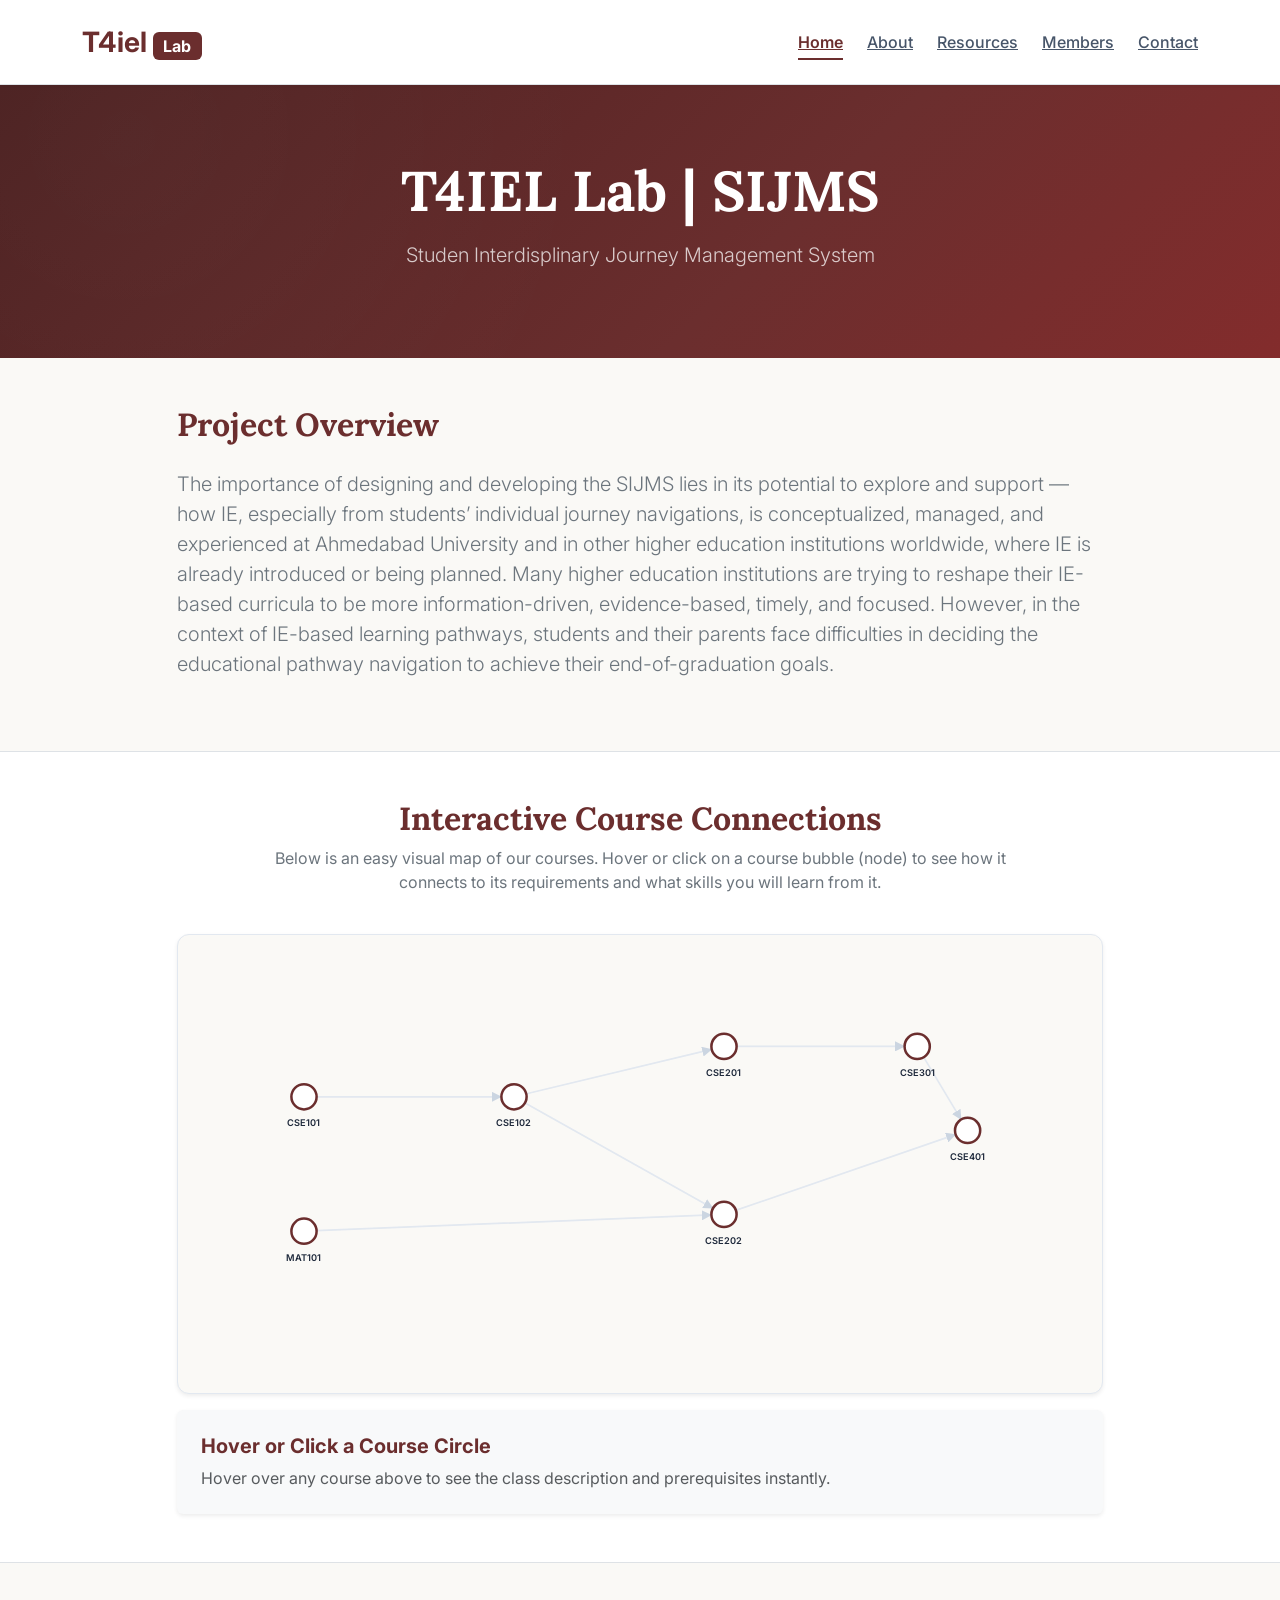
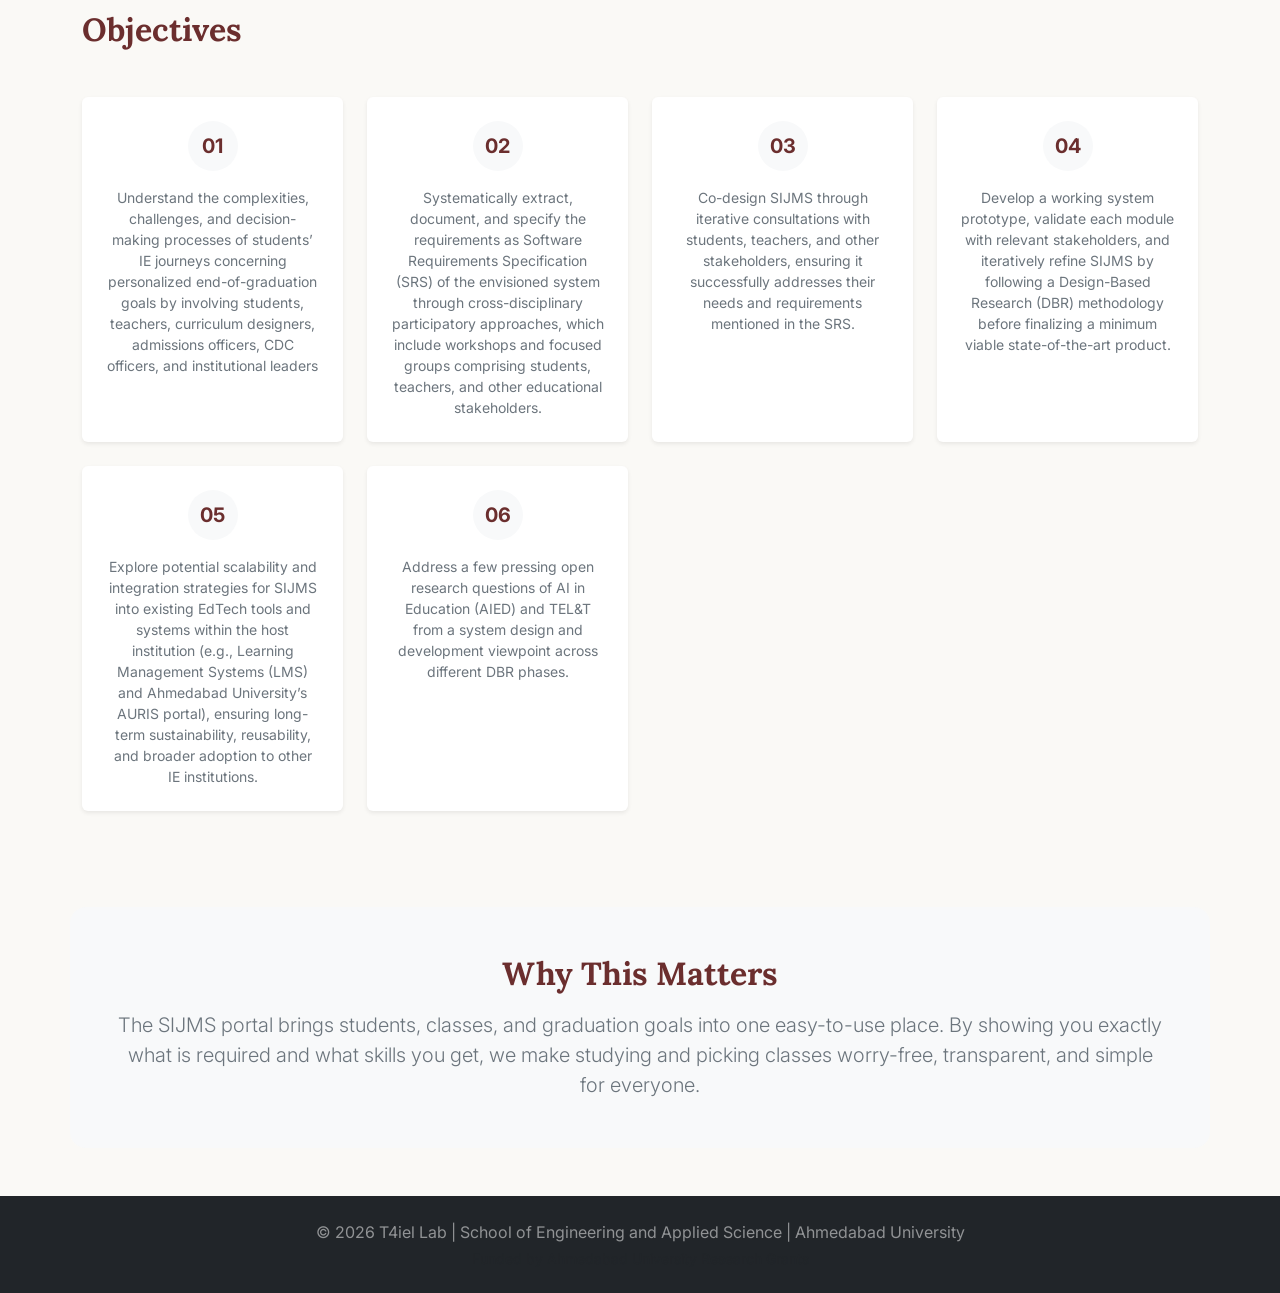
==== index.html @ 49ba5f13 "first" ====
<!DOCTYPE html>
<html lang="en">

<head>
    <meta charset="UTF-8">
    <meta name="viewport" content="width=device-width, initial-scale=1.0">
    <title>T4iel Lab | Simple Student Study Planner (SIJMS)</title>
    <!-- Bootstrap 5 CSS -->
    <link href="https://cdn.jsdelivr.net/npm/bootstrap@5.3.3/dist/css/bootstrap.min.css" rel="stylesheet">
    <link rel="stylesheet" href="css/style.css">
    <script src="js/script.js" defer></script>
</head>

<body>
    <!-- Shared Navigation Bar Placeholder -->
    <div id="navbar-placeholder"></div>

    <main>
        <!-- Welcome Hero Section -->
        <section class="hero-gradient text-white text-center py-5">
            <div class="container py-4">
                <h1 class="display-4 fw-bold mb-3">T4IEL Lab | SIJMS</h1>
                <p class="lead opacity-75 max-width-700 mx-auto">Studen Interdisplinary Journey Management System</p>
            </div>
        </section>

        <!-- Project Summary Section -->
        <section class="container py-5">
            <div class="row justify-content-center">
                <div class="col-lg-10">
                    <h2 class="text-maroon fw-bold mb-4">Project Overview</h2>
                    <p class="lead text-secondary mb-4">
                        The importance of designing and developing the SIJMS lies in its potential to explore and
                        support — how IE, especially
                        from students’ individual journey navigations, is conceptualized, managed, and experienced at
                        Ahmedabad University and
                        in other higher education institutions worldwide, where IE is already introduced or being
                        planned. Many higher education
                        institutions are trying to reshape their IE-based curricula to be more information-driven,
                        evidence-based, timely, and
                        focused. However, in the context of IE-based learning pathways, students and their parents face
                        difficulties in deciding
                        the educational pathway navigation to achieve their end-of-graduation goals.
                    </p>

                    <!-- Simple Core Objective Box -->
                    <!-- <div class="objective-box p-4 my-4 shadow-sm rounded-end bg-white">
                        <h4 class="text-maroon fw-bold text-uppercase fs-7 mb-2">Our Goal</h4>
                        <li>
                            <p class="fst-italic text-dark mb-0">
                                OBJ1: Understand the complexities, challenges, and decision-making processes of
                                students’ IE journeys concerning
                                personalized end-of-graduation goals by involving students, teachers, curriculum
                                designers, admissions officers, CDC
                                officers, and institutional leaders
                            </p>
                        </li>
                    </div> -->
                </div>
            </div>
        </section>

        <!-- Interactive SVG Course Map -->
        <section class="bg-white border-top border-bottom py-5">
            <div class="container">
                <div class="row justify-content-center text-center mb-4">
                    <div class="col-lg-8">
                        <h2 class="text-maroon fw-bold mb-2">Interactive Course Connections</h2>
                        <p class="text-secondary">
                            Below is an easy visual map of our courses. Hover or click on a course bubble (node) to see
                            how it connects
                            to its requirements and what skills you will learn from it.
                        </p>
                    </div>
                </div>

                <div class="row justify-content-center">
                    <div class="col-lg-10">
                        <!-- SVG Graphic container -->
                        <div class="interactive-graph-viewport shadow-sm mb-3">
                            <svg id="curriculum-network-graph"></svg>
                        </div>

                        <!-- Sidebar/Detail Card -->
                        <div class="card border-0 shadow-sm p-4 bg-light" id="graph-details-panel">
                            <h5 class="text-maroon fw-bold mb-2" id="panel-course-title">Hover or Click a Course Circle
                            </h5>
                            <p class="text-muted mb-0" id="panel-course-desc">Hover over any course above to see the
                                class description and prerequisites instantly.</p>
                            <div class="d-flex gap-4 mt-3 pt-2 border-top border-secondary-subtle"
                                id="panel-course-meta" style="display: none !important;">
                                <span class="small text-secondary">Credits: <strong class="text-dark"
                                        id="panel-course-credits">-</strong></span>
                                <span class="small text-secondary">Skills Gained: <strong class="text-dark"
                                        id="panel-course-skills">-</strong></span>
                            </div>
                        </div>
                    </div>
                </div>
            </div>
        </section>

        <!-- 4 Main How-We-Help Pillars -->
        <section class="container py-5">
            <h2 class="text-maroon fw-bold mb-4">Objectives</h2>

            <div class="row row-cols-1 row-cols-md-2 row-cols-lg-4 g-4 mt-2">
                <div class="col">
                    <div class="card h-100 border-0 shadow-sm p-4 text-center">
                        <div class="rounded-circle bg-light d-flex align-items-center justify-content-center mx-auto mb-3"
                            style="width: 50px; height: 50px;">
                            <span class="text-maroon fw-bold fs-5">01</span>
                        </div>
                        <p class="small text-secondary mb-0">Understand the complexities, challenges, and
                            decision-making processes of
                            students’ IE journeys concerning
                            personalized end-of-graduation goals by involving students, teachers, curriculum
                            designers, admissions officers, CDC
                            officers, and institutional leaders</p>
                    </div>
                </div>

                <div class="col">
                    <div class="card h-100 border-0 shadow-sm p-4 text-center">
                        <div class="rounded-circle bg-light d-flex align-items-center justify-content-center mx-auto mb-3"
                            style="width: 50px; height: 50px;">
                            <span class="text-maroon fw-bold fs-5">02</span>
                        </div>
                        <!-- <h4 class="h5 fw-bold mb-2">Skill Checks</h4> -->
                        <p class="small text-secondary mb-0">Systematically extract, document, and specify the
                            requirements as Software
                            Requirements
                            Specification (SRS) of the envisioned system through cross-disciplinary participatory
                            approaches,
                            which include workshops and focused groups comprising students, teachers, and other
                            educational
                            stakeholders.</p>
                    </div>
                </div>

                <div class="col">
                    <div class="card h-100 border-0 shadow-sm p-4 text-center">
                        <div class="rounded-circle bg-light d-flex align-items-center justify-content-center mx-auto mb-3"
                            style="width: 50px; height: 50px;">
                            <span class="text-maroon fw-bold fs-5">03</span>
                        </div>
                        <!-- <h4 class="h5 fw-bold mb-2">Study Pathways</h4> -->
                        <p class="small text-secondary mb-0">Co-design SIJMS through iterative consultations with
                            students, teachers, and
                            other stakeholders, ensuring it
                            successfully addresses their needs and requirements mentioned in the SRS.</p>
                    </div>
                </div>

                <div class="col">
                    <div class="card h-100 border-0 shadow-sm p-4 text-center">
                        <div class="rounded-circle bg-light d-flex align-items-center justify-content-center mx-auto mb-3"
                            style="width: 50px; height: 50px;">
                            <span class="text-maroon fw-bold fs-5">04</span>
                        </div>
                        <!-- <h4 class="h5 fw-bold mb-2">Advisor Tools</h4> -->
                        <p class="small text-secondary mb-0">Develop a working system prototype, validate each module
                            with relevant
                            stakeholders,
                            and
                            iteratively refine SIJMS by following a Design-Based Research (DBR) methodology before
                            finalizing a minimum viable state-of-the-art product.</p>
                    </div>
                </div>
                <div class="col">
                    <div class="card h-100 border-0 shadow-sm p-4 text-center">
                        <div class="rounded-circle bg-light d-flex align-items-center justify-content-center mx-auto mb-3"
                            style="width: 50px; height: 50px;">
                            <span class="text-maroon fw-bold fs-5">05</span>
                        </div>
                        <!-- <h4 class="h5 fw-bold mb-2">Advisor Tools</h4> -->
                        <p class="small text-secondary mb-0">Explore potential scalability and integration strategies
                            for SIJMS into existing
                            EdTech
                            tools and systems within
                            the host institution (e.g., Learning Management Systems (LMS) and Ahmedabad University’s
                            AURIS portal), ensuring
                            long-term sustainability, reusability, and broader adoption to other IE institutions.
                        </p>
                    </div>
                </div>
                <div class="col">
                    <div class="card h-100 border-0 shadow-sm p-4 text-center">
                        <div class="rounded-circle bg-light d-flex align-items-center justify-content-center mx-auto mb-3"
                            style="width: 50px; height: 50px;">
                            <span class="text-maroon fw-bold fs-5">06</span>
                        </div>
                        <!-- <h4 class="h5 fw-bold mb-2">Advisor Tools</h4> -->
                        <p class="small text-secondary mb-0">Address a few pressing open research questions of AI in
                            Education (AIED) and TEL&T
                            from a system design and
                            development viewpoint across different DBR phases.
                        </p>
                    </div>
                </div>
            </div>
        </section>

        <!-- Impact Section -->
        <section class="container py-5 text-center bg-light rounded-4 my-5 p-5">
            <h2 class="text-maroon fw-bold mb-3 d-inline-block">Why This Matters</h2>
            <p class="lead text-secondary max-width-800 mx-auto mb-0">
                The SIJMS portal brings students, classes, and graduation goals into one easy-to-use place.
                By showing you exactly what is required and what skills you get, we make studying and picking classes
                worry-free, transparent, and simple for everyone.
            </p>
        </section>
    </main>

    <!-- Shared Footer Placeholder -->
    <div id="footer-placeholder"></div>
</body>

</html>
---- css/style.css ----
/* T4iel Lab Portal - Custom Brand Overrides (Integrated with Bootstrap 5) */
@import url('https://fonts.googleapis.com/css2?family=Inter:wght@300;400;500;600;700&family=Lora:ital,wght@0,400;0,500;0,600;0,700;1,400&display=swap');

:root {
    --primary: #6B2E2E;         /* Institutional Maroon */
    --primary-light: #8E3E3E;
    --primary-dark: #4A1F1F;
    --primary-rgb: 107, 46, 46;
    --font-heading: 'Lora', Georgia, serif;
    --font-body: 'Inter', system-ui, sans-serif;
}

body {
    font-family: var(--font-body);
    background-color: #FAF9F6;  /* Premium soft academic background */
    color: #1E293B;             /* Deep slate charcoal text */
}

/* Typography Overrides */
h1, h2, h3, .font-serif {
    font-family: var(--font-heading);
}

.text-maroon {
    color: var(--primary) !important;
}

.bg-maroon {
    background-color: var(--primary) !important;
}

.btn-maroon {
    background-color: var(--primary);
    color: white;
    font-weight: 600;
    transition: all 0.2s ease;
}
.btn-maroon:hover {
    background-color: var(--primary-light);
    color: white;
}

/* Custom Navigation Link Underlines */
.nav-link-custom {
    color: #475569;
    font-weight: 500;
    position: relative;
    padding: 6px 0;
    transition: all 0.2s ease;
}
.nav-link-custom:hover {
    color: var(--primary);
}
.nav-link-custom::after {
    content: '';
    position: absolute;
    bottom: -2px;
    left: 0;
    width: 0;
    height: 2px;
    background-color: var(--primary);
    transition: all 0.2s ease;
}
.nav-link-custom:hover::after,
.nav-link-custom.active::after {
    width: 100%;
}
.nav-link-custom.active {
    color: var(--primary) !important;
    font-weight: 600;
}

/* Hero Section Gradient */
.hero-gradient {
    background: linear-gradient(135deg, var(--primary-dark) 0%, var(--primary) 60%, #832C2C 100%);
    position: relative;
    overflow: hidden;
}
.hero-gradient::before {
    content: '';
    position: absolute;
    top: 0; left: 0; right: 0; bottom: 0;
    background: radial-gradient(circle at 10% 20%, rgba(255,255,255,0.03) 0%, transparent 40%);
    pointer-events: none;
}

/* Objective Block (Academic Style) */
.objective-box {
    border-left: 4px solid var(--primary);
    background: white;
}

/* Dynamic Interactive SVG Graph */
.interactive-graph-viewport {
    background: #FAF9F6;
    border: 1px solid #E2E8F0;
    border-radius: 12px;
    width: 100%;
    height: 460px;
    box-shadow: inset 0 2px 4px rgba(0,0,0,0.02);
    overflow: hidden;
}
.interactive-graph-viewport svg {
    width: 100%;
    height: 100%;
}

/* Interactive SVG Node & Edge Styling */
.node-circle {
    fill: white;
    stroke: var(--primary);
    stroke-width: 3px;
    cursor: pointer;
    transition: all 0.2s ease;
}
.node-group:hover .node-circle {
    fill: rgba(var(--primary-rgb), 0.12);
    stroke-width: 4px;
}
.node-group.active .node-circle {
    fill: var(--primary);
    stroke: var(--primary);
}
.node-label {
    font-family: var(--font-body);
    font-size: 11px;
    font-weight: 600;
    fill: #1E293B;
    pointer-events: none;
}
.edge-line {
    stroke: #E2E8F0;
    stroke-width: 2px;
    stroke-linecap: round;
    transition: all 0.2s ease;
}
.edge-line.active {
    stroke: var(--primary);
    stroke-width: 3px;
}

/* Member Avatars */
.member-avatar {
    width: 55px;
    height: 55px;
    border-radius: 50%;
    background: linear-gradient(135deg, var(--primary), var(--primary-light));
    color: white;
    font-family: var(--font-heading);
    font-size: 1.3rem;
    font-weight: 600;
    display: flex;
    align-items: center;
    justify-content: center;
    box-shadow: 0 4px 8px rgba(var(--primary-rgb), 0.15);
}
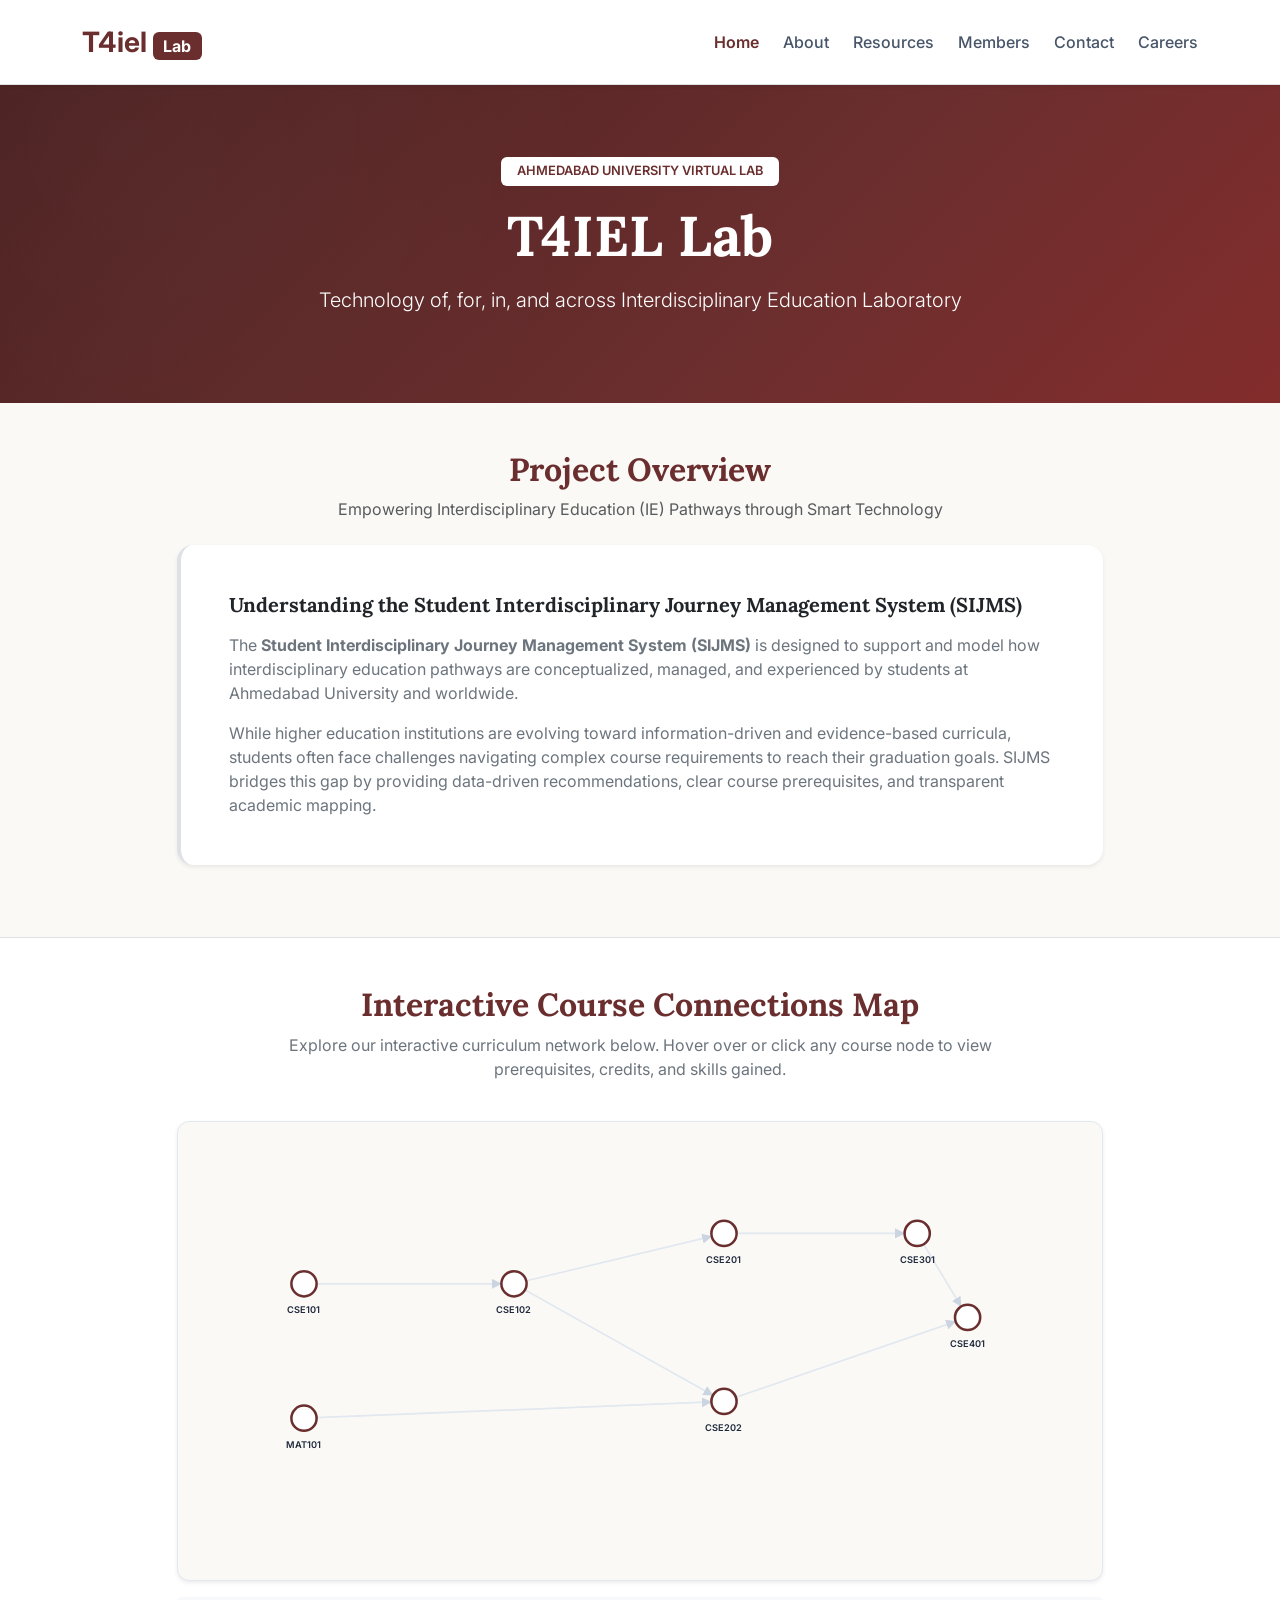
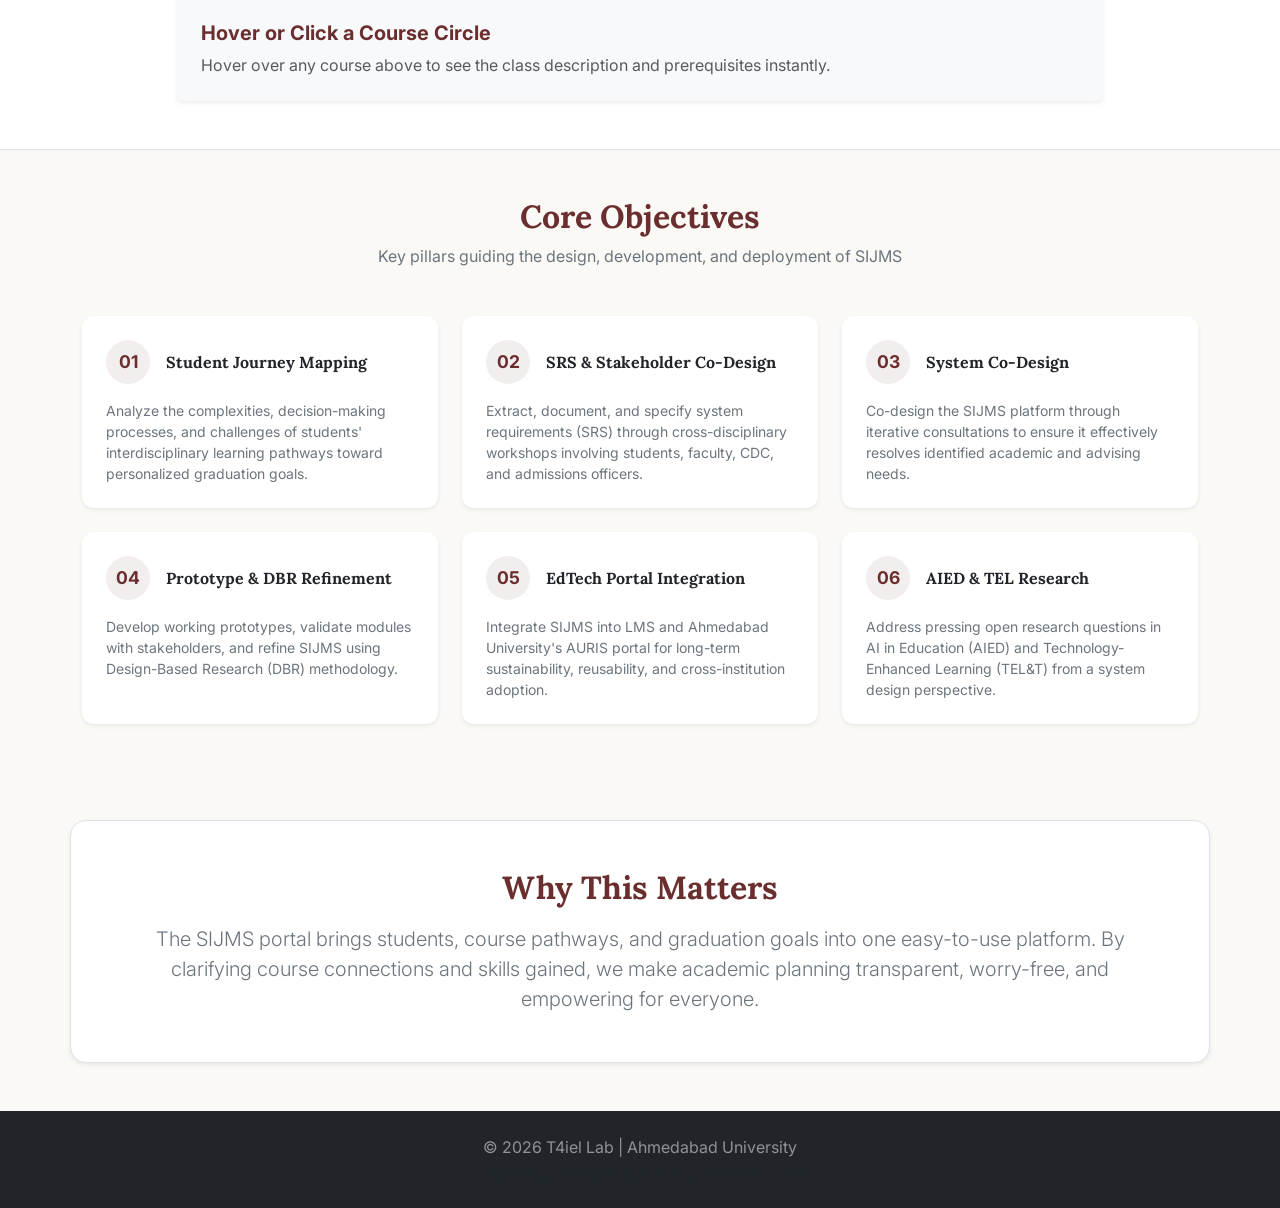
==== commit 84fde20a: "changes" ====
--- a/index.html
+++ b/index.html
@@ -4,11 +4,12 @@
 <head>
     <meta charset="UTF-8">
     <meta name="viewport" content="width=device-width, initial-scale=1.0">
-    <title>T4iel Lab | Simple Student Study Planner (SIJMS)</title>
+    <title>T4iel Lab | Ahmedabad University</title>
     <!-- Bootstrap 5 CSS -->
     <link href="https://cdn.jsdelivr.net/npm/bootstrap@5.3.3/dist/css/bootstrap.min.css" rel="stylesheet">
     <link rel="stylesheet" href="css/style.css">
     <script src="js/script.js" defer></script>
+    <script src="js/course-graph.js" defer></script>
 </head>
 
 <body>
@@ -19,43 +20,32 @@
         <!-- Welcome Hero Section -->
         <section class="hero-gradient text-white text-center py-5">
             <div class="container py-4">
-                <h1 class="display-4 fw-bold mb-3">T4IEL Lab | SIJMS</h1>
-                <p class="lead opacity-75 max-width-700 mx-auto">Studen Interdisplinary Journey Management System</p>
+                <span class="badge bg-white text-maroon px-3 py-2 fs-7 text-uppercase fw-semibold mb-3">Ahmedabad University Virtual Lab</span>
+                <h1 class="display-4 fw-bold mb-3">T4IEL Lab</h1>
+                <p class="lead opacity-90 max-width-700 mx-auto">
+                    Technology of, for, in, and across Interdisciplinary Education Laboratory
+                </p>
             </div>
         </section>
 
-        <!-- Project Summary Section -->
+        <!-- Project Overview Section -->
         <section class="container py-5">
             <div class="row justify-content-center">
                 <div class="col-lg-10">
-                    <h2 class="text-maroon fw-bold mb-4">Project Overview</h2>
-                    <p class="lead text-secondary mb-4">
-                        The importance of designing and developing the SIJMS lies in its potential to explore and
-                        support — how IE, especially
-                        from students’ individual journey navigations, is conceptualized, managed, and experienced at
-                        Ahmedabad University and
-                        in other higher education institutions worldwide, where IE is already introduced or being
-                        planned. Many higher education
-                        institutions are trying to reshape their IE-based curricula to be more information-driven,
-                        evidence-based, timely, and
-                        focused. However, in the context of IE-based learning pathways, students and their parents face
-                        difficulties in deciding
-                        the educational pathway navigation to achieve their end-of-graduation goals.
-                    </p>
+                    <div class="text-center mb-4">
+                        <h2 class="text-maroon fw-bold mb-2">Project Overview</h2>
+                        <p class="text-muted">Empowering Interdisciplinary Education (IE) Pathways through Smart Technology</p>
+                    </div>
 
-                    <!-- Simple Core Objective Box -->
-                    <!-- <div class="objective-box p-4 my-4 shadow-sm rounded-end bg-white">
-                        <h4 class="text-maroon fw-bold text-uppercase fs-7 mb-2">Our Goal</h4>
-                        <li>
-                            <p class="fst-italic text-dark mb-0">
-                                OBJ1: Understand the complexities, challenges, and decision-making processes of
-                                students’ IE journeys concerning
-                                personalized end-of-graduation goals by involving students, teachers, curriculum
-                                designers, admissions officers, CDC
-                                officers, and institutional leaders
-                            </p>
-                        </li>
-                    </div> -->
+                    <div class="card border-0 shadow-sm p-4 p-md-5 bg-white rounded-4 border-start border-4 border-maroon mb-4">
+                        <h3 class="h5 text-dark fw-bold mb-3">Understanding the Student Interdisciplinary Journey Management System (SIJMS)</h3>
+                        <p class="text-secondary leading-relaxed mb-3">
+                            The <strong>Student Interdisciplinary Journey Management System (SIJMS)</strong> is designed to support and model how interdisciplinary education pathways are conceptualized, managed, and experienced by students at Ahmedabad University and worldwide.
+                        </p>
+                        <p class="text-secondary leading-relaxed mb-0">
+                            While higher education institutions are evolving toward information-driven and evidence-based curricula, students often face challenges navigating complex course requirements to reach their graduation goals. SIJMS bridges this gap by providing data-driven recommendations, clear course prerequisites, and transparent academic mapping.
+                        </p>
+                    </div>
                 </div>
             </div>
         </section>
@@ -65,11 +55,9 @@
             <div class="container">
                 <div class="row justify-content-center text-center mb-4">
                     <div class="col-lg-8">
-                        <h2 class="text-maroon fw-bold mb-2">Interactive Course Connections</h2>
+                        <h2 class="text-maroon fw-bold mb-2">Interactive Course Connections Map</h2>
                         <p class="text-secondary">
-                            Below is an easy visual map of our courses. Hover or click on a course bubble (node) to see
-                            how it connects
-                            to its requirements and what skills you will learn from it.
+                            Explore our interactive curriculum network below. Hover over or click any course node to view prerequisites, credits, and skills gained.
                         </p>
                     </div>
                 </div>
@@ -83,10 +71,8 @@
 
                         <!-- Sidebar/Detail Card -->
                         <div class="card border-0 shadow-sm p-4 bg-light" id="graph-details-panel">
-                            <h5 class="text-maroon fw-bold mb-2" id="panel-course-title">Hover or Click a Course Circle
-                            </h5>
-                            <p class="text-muted mb-0" id="panel-course-desc">Hover over any course above to see the
-                                class description and prerequisites instantly.</p>
+                            <h5 class="text-maroon fw-bold mb-2" id="panel-course-title">Hover or Click a Course Circle</h5>
+                            <p class="text-muted mb-0" id="panel-course-desc">Hover over any course above to see the class description and prerequisites instantly.</p>
                             <div class="d-flex gap-4 mt-3 pt-2 border-top border-secondary-subtle"
                                 id="panel-course-meta" style="display: none !important;">
                                 <span class="small text-secondary">Credits: <strong class="text-dark"
@@ -100,101 +86,82 @@
             </div>
         </section>
 
-        <!-- 4 Main How-We-Help Pillars -->
+        <!-- Core Objectives Grid -->
         <section class="container py-5">
-            <h2 class="text-maroon fw-bold mb-4">Objectives</h2>
+            <div class="text-center mb-5">
+                <h2 class="text-maroon fw-bold mb-2">Core Objectives</h2>
+                <p class="text-secondary">Key pillars guiding the design, development, and deployment of SIJMS</p>
+            </div>
 
-            <div class="row row-cols-1 row-cols-md-2 row-cols-lg-4 g-4 mt-2">
+            <div class="row row-cols-1 row-cols-md-2 row-cols-lg-3 g-4">
                 <div class="col">
-                    <div class="card h-100 border-0 shadow-sm p-4 text-center">
-                        <div class="rounded-circle bg-light d-flex align-items-center justify-content-center mx-auto mb-3"
-                            style="width: 50px; height: 50px;">
-                            <span class="text-maroon fw-bold fs-5">01</span>
+                    <div class="card h-100 border-0 shadow-sm p-4 objective-card">
+                        <div class="d-flex align-items-center gap-3 mb-3">
+                            <div class="badge-number">01</div>
+                            <h3 class="h6 fw-bold mb-0 text-dark">Student Journey Mapping</h3>
                         </div>
-                        <p class="small text-secondary mb-0">Understand the complexities, challenges, and
-                            decision-making processes of
-                            students’ IE journeys concerning
-                            personalized end-of-graduation goals by involving students, teachers, curriculum
-                            designers, admissions officers, CDC
-                            officers, and institutional leaders</p>
+                        <p class="small text-secondary mb-0">
+                            Analyze the complexities, decision-making processes, and challenges of students' interdisciplinary learning pathways toward personalized graduation goals.
+                        </p>
                     </div>
                 </div>
 
                 <div class="col">
-                    <div class="card h-100 border-0 shadow-sm p-4 text-center">
-                        <div class="rounded-circle bg-light d-flex align-items-center justify-content-center mx-auto mb-3"
-                            style="width: 50px; height: 50px;">
-                            <span class="text-maroon fw-bold fs-5">02</span>
+                    <div class="card h-100 border-0 shadow-sm p-4 objective-card">
+                        <div class="d-flex align-items-center gap-3 mb-3">
+                            <div class="badge-number">02</div>
+                            <h3 class="h6 fw-bold mb-0 text-dark">SRS & Stakeholder Co-Design</h3>
                         </div>
-                        <!-- <h4 class="h5 fw-bold mb-2">Skill Checks</h4> -->
-                        <p class="small text-secondary mb-0">Systematically extract, document, and specify the
-                            requirements as Software
-                            Requirements
-                            Specification (SRS) of the envisioned system through cross-disciplinary participatory
-                            approaches,
-                            which include workshops and focused groups comprising students, teachers, and other
-                            educational
-                            stakeholders.</p>
+                        <p class="small text-secondary mb-0">
+                            Extract, document, and specify system requirements (SRS) through cross-disciplinary workshops involving students, faculty, CDC, and admissions officers.
+                        </p>
                     </div>
                 </div>
 
                 <div class="col">
-                    <div class="card h-100 border-0 shadow-sm p-4 text-center">
-                        <div class="rounded-circle bg-light d-flex align-items-center justify-content-center mx-auto mb-3"
-                            style="width: 50px; height: 50px;">
-                            <span class="text-maroon fw-bold fs-5">03</span>
+                    <div class="card h-100 border-0 shadow-sm p-4 objective-card">
+                        <div class="d-flex align-items-center gap-3 mb-3">
+                            <div class="badge-number">03</div>
+                            <h3 class="h6 fw-bold mb-0 text-dark">System Co-Design</h3>
                         </div>
-                        <!-- <h4 class="h5 fw-bold mb-2">Study Pathways</h4> -->
-                        <p class="small text-secondary mb-0">Co-design SIJMS through iterative consultations with
-                            students, teachers, and
-                            other stakeholders, ensuring it
-                            successfully addresses their needs and requirements mentioned in the SRS.</p>
+                        <p class="small text-secondary mb-0">
+                            Co-design the SIJMS platform through iterative consultations to ensure it effectively resolves identified academic and advising needs.
+                        </p>
                     </div>
                 </div>
 
                 <div class="col">
-                    <div class="card h-100 border-0 shadow-sm p-4 text-center">
-                        <div class="rounded-circle bg-light d-flex align-items-center justify-content-center mx-auto mb-3"
-                            style="width: 50px; height: 50px;">
-                            <span class="text-maroon fw-bold fs-5">04</span>
+                    <div class="card h-100 border-0 shadow-sm p-4 objective-card">
+                        <div class="d-flex align-items-center gap-3 mb-3">
+                            <div class="badge-number">04</div>
+                            <h3 class="h6 fw-bold mb-0 text-dark">Prototype & DBR Refinement</h3>
                         </div>
-                        <!-- <h4 class="h5 fw-bold mb-2">Advisor Tools</h4> -->
-                        <p class="small text-secondary mb-0">Develop a working system prototype, validate each module
-                            with relevant
-                            stakeholders,
-                            and
-                            iteratively refine SIJMS by following a Design-Based Research (DBR) methodology before
-                            finalizing a minimum viable state-of-the-art product.</p>
-                    </div>
-                </div>
-                <div class="col">
-                    <div class="card h-100 border-0 shadow-sm p-4 text-center">
-                        <div class="rounded-circle bg-light d-flex align-items-center justify-content-center mx-auto mb-3"
-                            style="width: 50px; height: 50px;">
-                            <span class="text-maroon fw-bold fs-5">05</span>
-                        </div>
-                        <!-- <h4 class="h5 fw-bold mb-2">Advisor Tools</h4> -->
-                        <p class="small text-secondary mb-0">Explore potential scalability and integration strategies
-                            for SIJMS into existing
-                            EdTech
-                            tools and systems within
-                            the host institution (e.g., Learning Management Systems (LMS) and Ahmedabad University’s
-                            AURIS portal), ensuring
-                            long-term sustainability, reusability, and broader adoption to other IE institutions.
+                        <p class="small text-secondary mb-0">
+                            Develop working prototypes, validate modules with stakeholders, and refine SIJMS using Design-Based Research (DBR) methodology.
                         </p>
                     </div>
                 </div>
+
                 <div class="col">
-                    <div class="card h-100 border-0 shadow-sm p-4 text-center">
-                        <div class="rounded-circle bg-light d-flex align-items-center justify-content-center mx-auto mb-3"
-                            style="width: 50px; height: 50px;">
-                            <span class="text-maroon fw-bold fs-5">06</span>
+                    <div class="card h-100 border-0 shadow-sm p-4 objective-card">
+                        <div class="d-flex align-items-center gap-3 mb-3">
+                            <div class="badge-number">05</div>
+                            <h3 class="h6 fw-bold mb-0 text-dark">EdTech Portal Integration</h3>
                         </div>
-                        <!-- <h4 class="h5 fw-bold mb-2">Advisor Tools</h4> -->
-                        <p class="small text-secondary mb-0">Address a few pressing open research questions of AI in
-                            Education (AIED) and TEL&T
-                            from a system design and
-                            development viewpoint across different DBR phases.
+                        <p class="small text-secondary mb-0">
+                            Integrate SIJMS into LMS and Ahmedabad University's AURIS portal for long-term sustainability, reusability, and cross-institution adoption.
+                        </p>
+                    </div>
+                </div>
+
+                <div class="col">
+                    <div class="card h-100 border-0 shadow-sm p-4 objective-card">
+                        <div class="d-flex align-items-center gap-3 mb-3">
+                            <div class="badge-number">06</div>
+                            <h3 class="h6 fw-bold mb-0 text-dark">AIED & TEL Research</h3>
+                        </div>
+                        <p class="small text-secondary mb-0">
+                            Address pressing open research questions in AI in Education (AIED) and Technology-Enhanced Learning (TEL&T) from a system design perspective.
                         </p>
                     </div>
                 </div>
@@ -202,12 +169,11 @@
         </section>
 
         <!-- Impact Section -->
-        <section class="container py-5 text-center bg-light rounded-4 my-5 p-5">
-            <h2 class="text-maroon fw-bold mb-3 d-inline-block">Why This Matters</h2>
+        <section class="container py-5 text-center bg-white border shadow-sm rounded-4 my-5 p-5">
+            <h2 class="text-maroon fw-bold mb-3">Why This Matters</h2>
             <p class="lead text-secondary max-width-800 mx-auto mb-0">
-                The SIJMS portal brings students, classes, and graduation goals into one easy-to-use place.
-                By showing you exactly what is required and what skills you get, we make studying and picking classes
-                worry-free, transparent, and simple for everyone.
+                The SIJMS portal brings students, course pathways, and graduation goals into one easy-to-use platform.
+                By clarifying course connections and skills gained, we make academic planning transparent, worry-free, and empowering for everyone.
             </p>
         </section>
     </main>
--- a/css/style.css
+++ b/css/style.css
@@ -40,30 +40,16 @@
     color: white;
 }
 
-/* Custom Navigation Link Underlines */
+/* Custom Navigation Links (Clean text without underlines) */
 .nav-link-custom {
     color: #475569;
     font-weight: 500;
-    position: relative;
     padding: 6px 0;
-    transition: all 0.2s ease;
+    transition: color 0.2s ease;
+    text-decoration: none !important;
 }
 .nav-link-custom:hover {
     color: var(--primary);
-}
-.nav-link-custom::after {
-    content: '';
-    position: absolute;
-    bottom: -2px;
-    left: 0;
-    width: 0;
-    height: 2px;
-    background-color: var(--primary);
-    transition: all 0.2s ease;
-}
-.nav-link-custom:hover::after,
-.nav-link-custom.active::after {
-    width: 100%;
 }
 .nav-link-custom.active {
     color: var(--primary) !important;
@@ -153,4 +139,52 @@
     align-items: center;
     justify-content: center;
     box-shadow: 0 4px 8px rgba(var(--primary-rgb), 0.15);
+    flex-shrink: 0;
+}
+
+.member-card {
+    transition: transform 0.2s ease, box-shadow 0.2s ease;
+}
+.member-card:hover {
+    transform: translateY(-3px);
+    box-shadow: 0 8px 16px rgba(0, 0, 0, 0.08) !important;
+}
+
+.hover-maroon {
+    transition: color 0.2s ease;
+}
+.hover-maroon:hover {
+    color: var(--primary) !important;
+}
+
+.bg-maroon-subtle {
+    background-color: rgba(107, 46, 46, 0.08) !important;
+    color: var(--primary) !important;
+    border: 1px solid rgba(107, 46, 46, 0.15);
+}
+
+.fs-7 {
+    font-size: 0.8rem;
+}
+
+.objective-card {
+    transition: all 0.25 ease;
+    border-radius: 12px;
+}
+.objective-card:hover {
+    transform: translateY(-4px);
+    box-shadow: 0 12px 24px rgba(107, 46, 46, 0.08) !important;
+}
+
+.badge-number {
+    width: 44px;
+    height: 44px;
+    border-radius: 50%;
+    background-color: rgba(107, 46, 46, 0.08);
+    color: var(--primary);
+    font-weight: 700;
+    font-size: 1.1rem;
+    display: flex;
+    align-items: center;
+    justify-content: center;
 }
